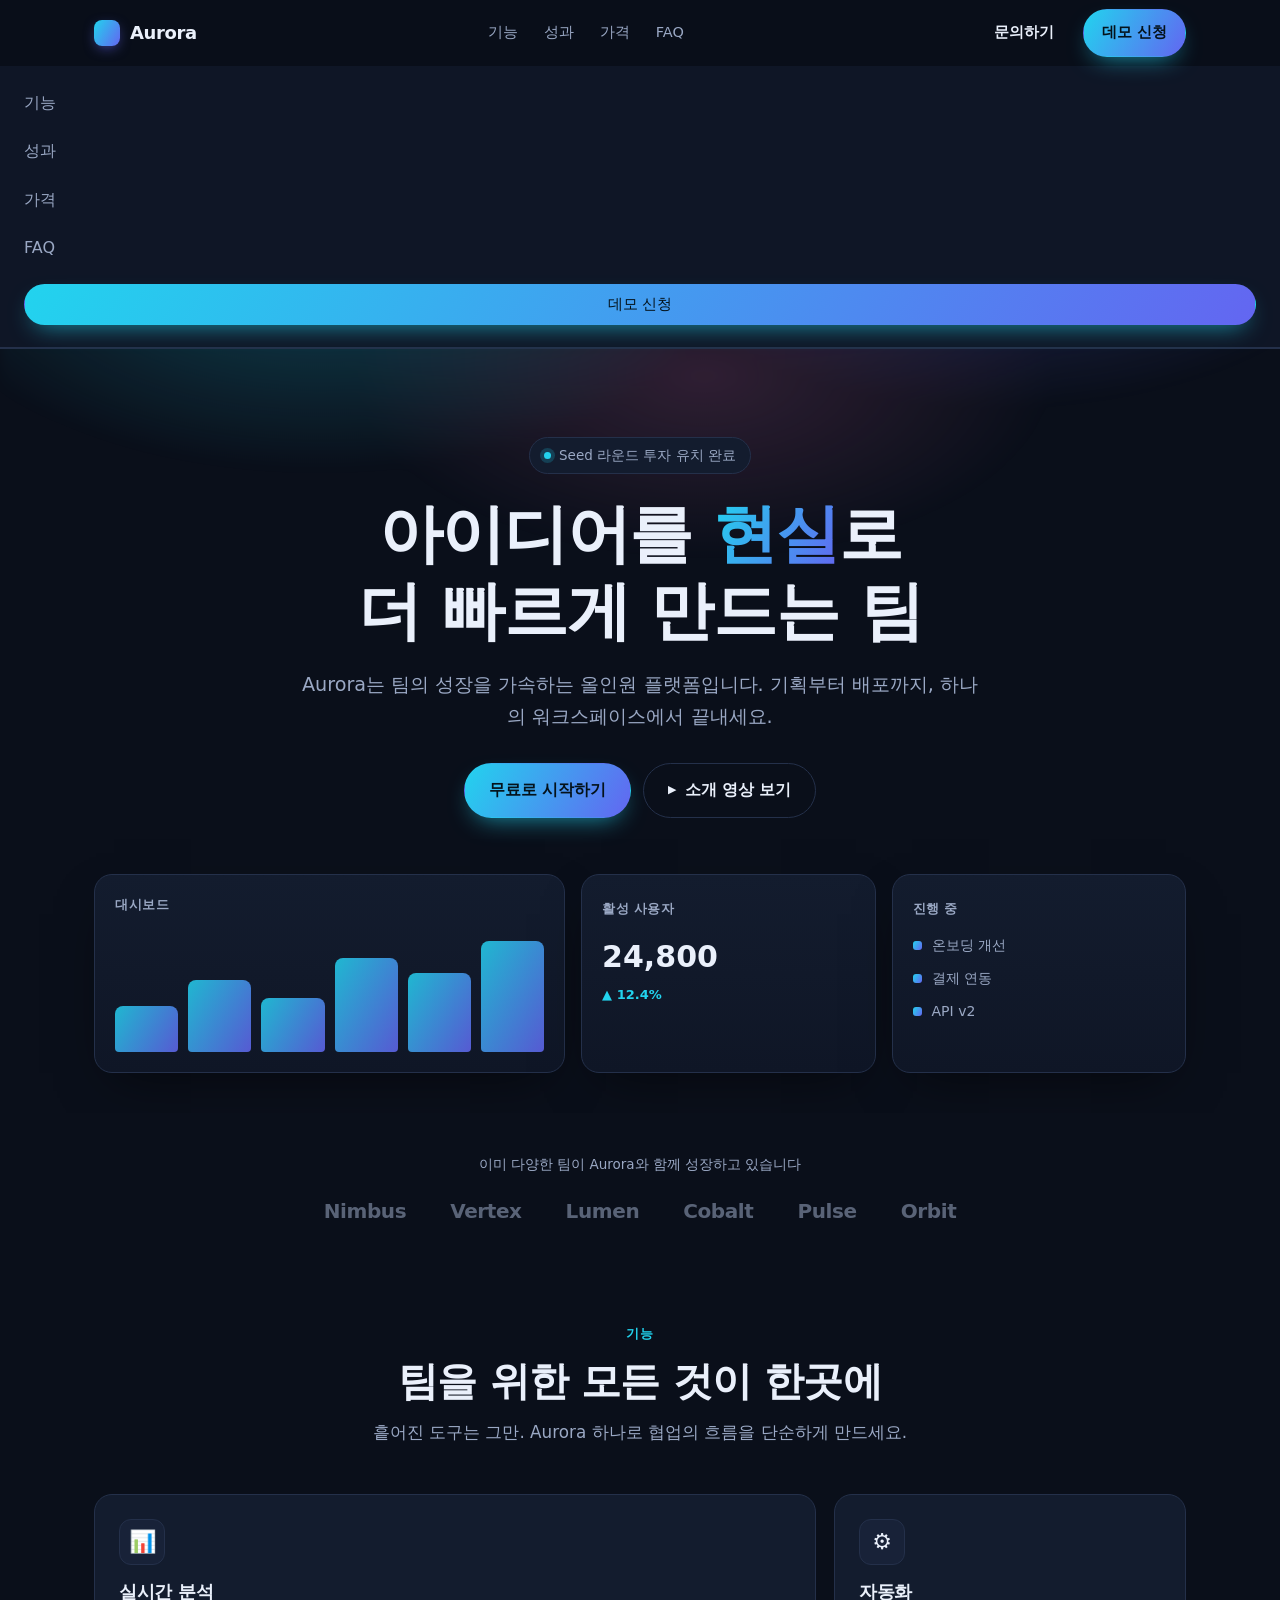
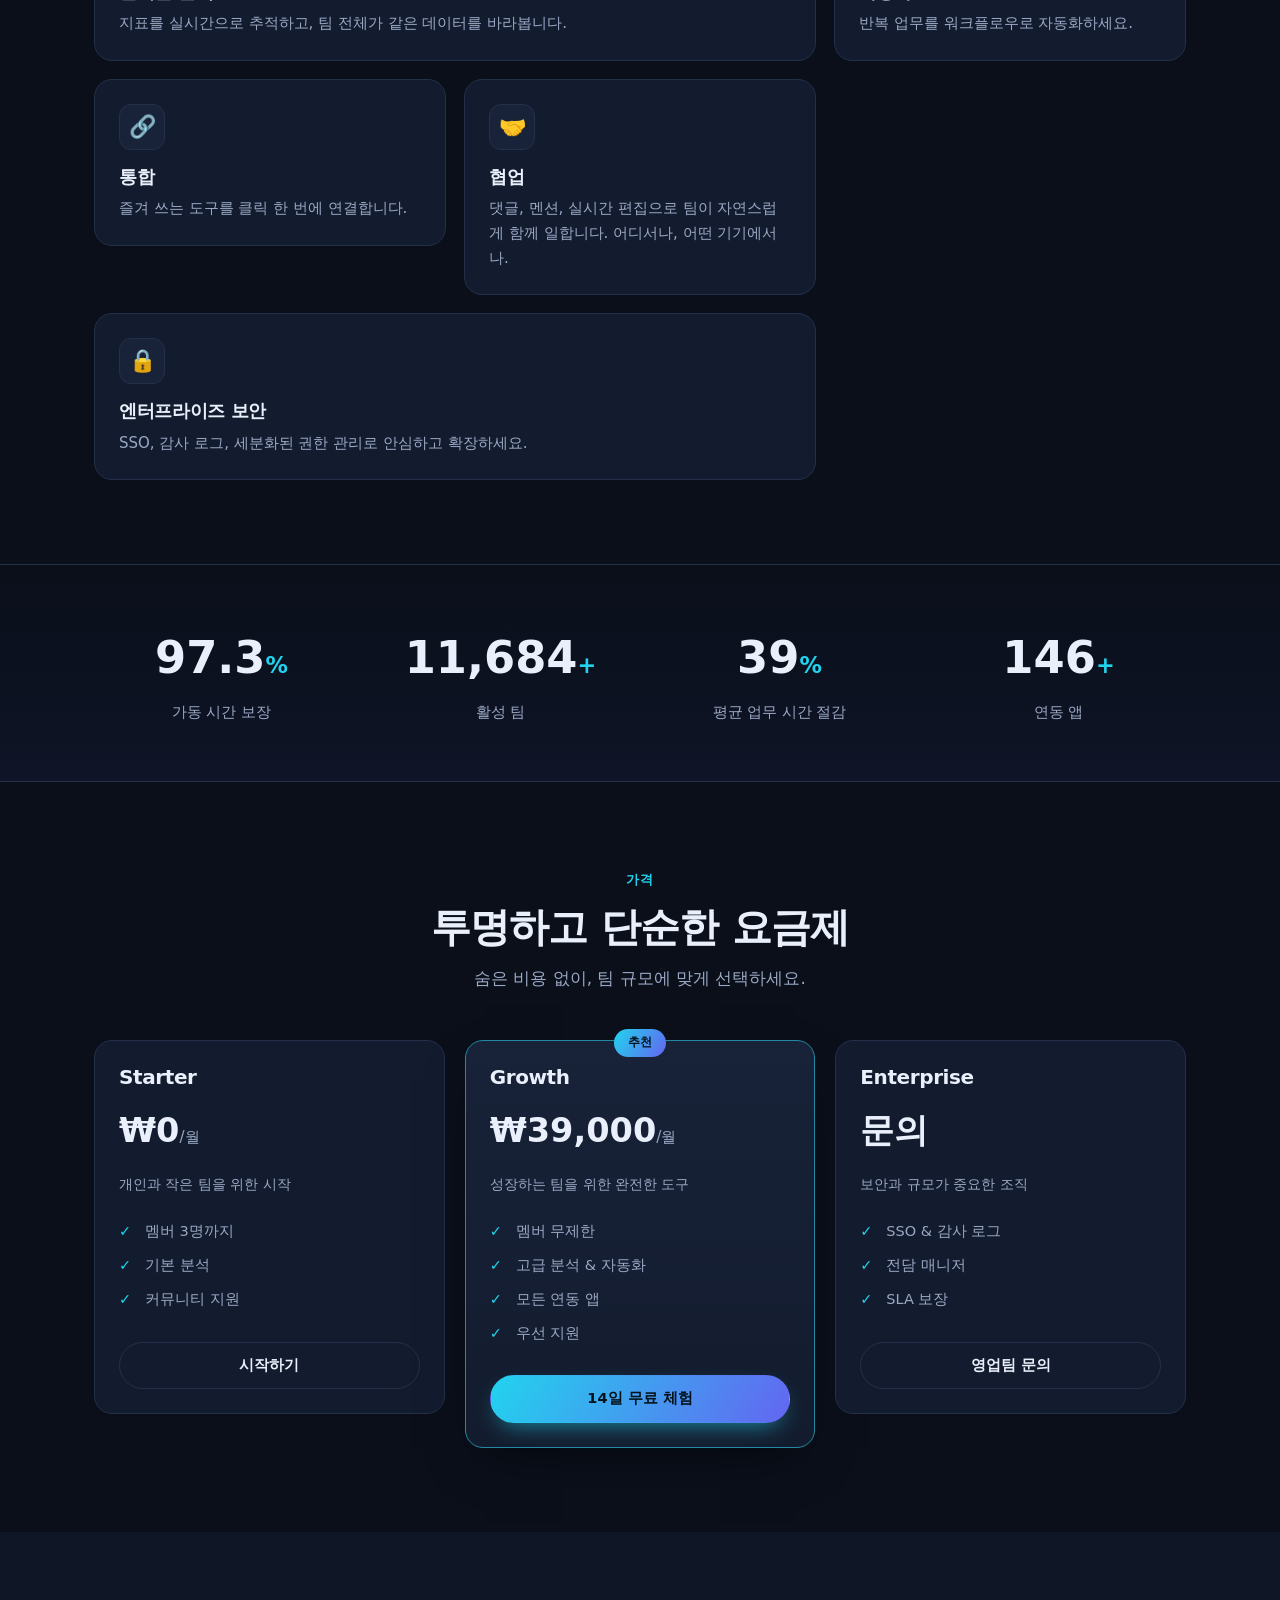
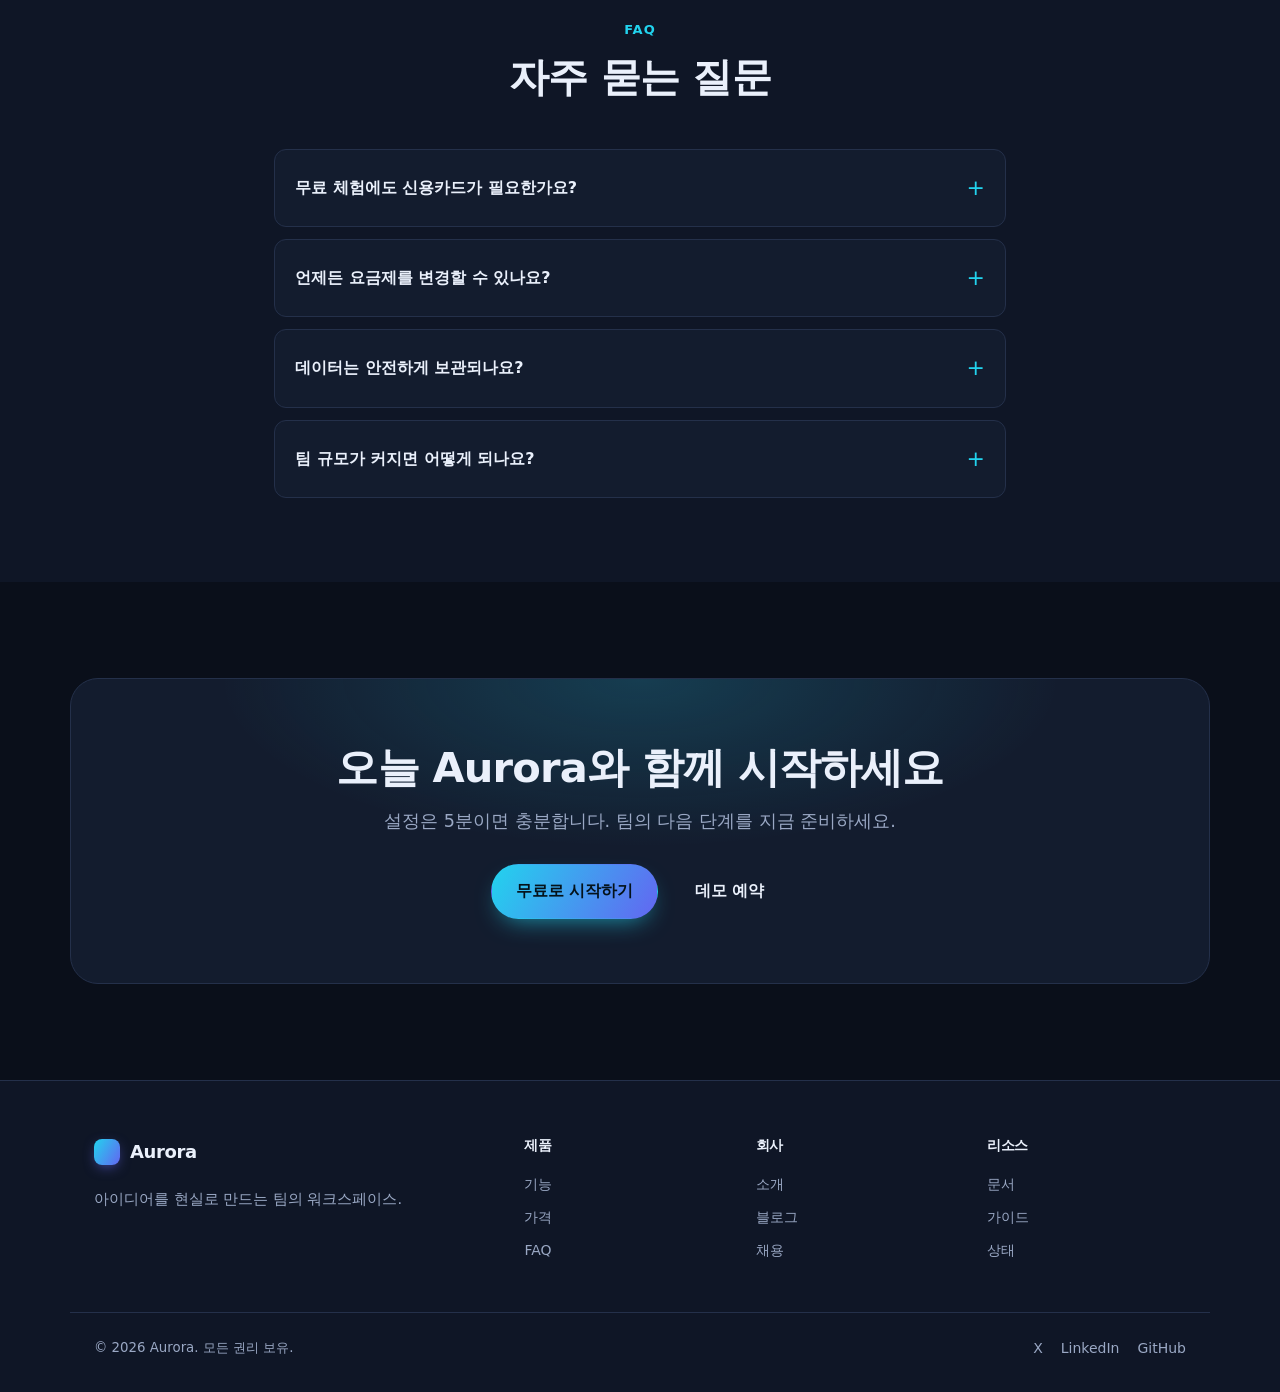
==== aurora/index.html @ 76fa5dec "Add Aurora template and organize templates into a collection - Move Nova into nova/ subfolder - Add " ====
<!DOCTYPE html>
<html lang="ko">
<head>
  <meta charset="UTF-8" />
  <meta name="viewport" content="width=device-width, initial-scale=1.0" />
  <meta name="description" content="Aurora — 스타트업/에이전시용 반응형 랜딩페이지 디자인 템플릿. 벤토 그리드, 스탯 밴드, FAQ 아코디언 포함." />
  <title>Aurora — 스타트업 랜딩페이지 템플릿</title>
  <link rel="stylesheet" href="styles.css" />
</head>
<body>
  <!-- ============ Navigation ============ -->
  <header class="nav" id="top">
    <div class="container nav__inner">
      <a href="#top" class="brand" aria-label="Aurora 홈">
        <span class="brand__mark" aria-hidden="true"></span>
        <span class="brand__name">Aurora</span>
      </a>

      <nav class="nav__links" aria-label="주요 메뉴">
        <a href="#features">기능</a>
        <a href="#stats">성과</a>
        <a href="#pricing">가격</a>
        <a href="#faq">FAQ</a>
      </nav>

      <div class="nav__actions">
        <a href="#" class="btn btn--ghost">문의하기</a>
        <a href="#pricing" class="btn btn--primary">데모 신청</a>
      </div>

      <button class="nav__toggle" id="navToggle" aria-label="메뉴 열기" aria-expanded="false">
        <span></span><span></span><span></span>
      </button>
    </div>

    <div class="nav__mobile" id="navMobile" hidden>
      <a href="#features">기능</a>
      <a href="#stats">성과</a>
      <a href="#pricing">가격</a>
      <a href="#faq">FAQ</a>
      <a href="#pricing" class="btn btn--primary">데모 신청</a>
    </div>
  </header>

  <main>
    <!-- ============ Hero ============ -->
    <section class="hero">
      <div class="hero__aurora" aria-hidden="true"></div>
      <div class="container hero__inner">
        <a href="#" class="pill">
          <span class="pill__dot"></span> Seed 라운드 투자 유치 완료
        </a>
        <h1 class="hero__title">
          아이디어를 <span class="gradient-text">현실</span>로<br />
          더 빠르게 만드는 팀
        </h1>
        <p class="hero__lead">
          Aurora는 팀의 성장을 가속하는 올인원 플랫폼입니다.
          기획부터 배포까지, 하나의 워크스페이스에서 끝내세요.
        </p>
        <div class="hero__actions">
          <a href="#pricing" class="btn btn--primary btn--lg">무료로 시작하기</a>
          <a href="#features" class="btn btn--outline btn--lg">
            <span class="play" aria-hidden="true">▶</span> 소개 영상 보기
          </a>
        </div>

        <!-- Bento preview -->
        <div class="bento" aria-hidden="true">
          <div class="bento__cell bento__cell--big">
            <span class="bento__tag">대시보드</span>
            <div class="chart">
              <span style="--h:38%"></span><span style="--h:60%"></span>
              <span style="--h:45%"></span><span style="--h:78%"></span>
              <span style="--h:66%"></span><span style="--h:92%"></span>
            </div>
          </div>
          <div class="bento__cell">
            <span class="bento__tag">활성 사용자</span>
            <strong class="bento__stat">24,800</strong>
            <small class="bento__delta">▲ 12.4%</small>
          </div>
          <div class="bento__cell">
            <span class="bento__tag">진행 중</span>
            <ul class="mini-list">
              <li><i></i> 온보딩 개선</li>
              <li><i></i> 결제 연동</li>
              <li><i></i> API v2</li>
            </ul>
          </div>
        </div>
      </div>
    </section>

    <!-- ============ Logos ============ -->
    <section class="logos">
      <div class="container">
        <p class="logos__label">이미 다양한 팀이 Aurora와 함께 성장하고 있습니다</p>
        <div class="logos__row">
          <span>Nimbus</span><span>Vertex</span><span>Lumen</span>
          <span>Cobalt</span><span>Pulse</span><span>Orbit</span>
        </div>
      </div>
    </section>

    <!-- ============ Features (Bento grid) ============ -->
    <section class="section" id="features">
      <div class="container">
        <header class="section__head">
          <span class="eyebrow">기능</span>
          <h2>팀을 위한 모든 것이 한곳에</h2>
          <p>흩어진 도구는 그만. Aurora 하나로 협업의 흐름을 단순하게 만드세요.</p>
        </header>

        <div class="bento-grid">
          <article class="card tile tile--wide">
            <div class="tile__icon">📊</div>
            <h3>실시간 분석</h3>
            <p>지표를 실시간으로 추적하고, 팀 전체가 같은 데이터를 바라봅니다.</p>
          </article>
          <article class="card tile">
            <div class="tile__icon">⚙️</div>
            <h3>자동화</h3>
            <p>반복 업무를 워크플로우로 자동화하세요.</p>
          </article>
          <article class="card tile">
            <div class="tile__icon">🔗</div>
            <h3>통합</h3>
            <p>즐겨 쓰는 도구를 클릭 한 번에 연결합니다.</p>
          </article>
          <article class="card tile tile--tall">
            <div class="tile__icon">🤝</div>
            <h3>협업</h3>
            <p>댓글, 멘션, 실시간 편집으로 팀이 자연스럽게 함께 일합니다. 어디서나, 어떤 기기에서나.</p>
          </article>
          <article class="card tile tile--wide">
            <div class="tile__icon">🔒</div>
            <h3>엔터프라이즈 보안</h3>
            <p>SSO, 감사 로그, 세분화된 권한 관리로 안심하고 확장하세요.</p>
          </article>
        </div>
      </div>
    </section>

    <!-- ============ Stats ============ -->
    <section class="stats" id="stats">
      <div class="container stats__grid">
        <div class="stat">
          <strong class="stat__num" data-count="99.9">0</strong><span class="stat__unit">%</span>
          <p>가동 시간 보장</p>
        </div>
        <div class="stat">
          <strong class="stat__num" data-count="12000">0</strong><span class="stat__unit">+</span>
          <p>활성 팀</p>
        </div>
        <div class="stat">
          <strong class="stat__num" data-count="40">0</strong><span class="stat__unit">%</span>
          <p>평균 업무 시간 절감</p>
        </div>
        <div class="stat">
          <strong class="stat__num" data-count="150">0</strong><span class="stat__unit">+</span>
          <p>연동 앱</p>
        </div>
      </div>
    </section>

    <!-- ============ Pricing ============ -->
    <section class="section" id="pricing">
      <div class="container">
        <header class="section__head">
          <span class="eyebrow">가격</span>
          <h2>투명하고 단순한 요금제</h2>
          <p>숨은 비용 없이, 팀 규모에 맞게 선택하세요.</p>
        </header>

        <div class="pricing">
          <div class="card plan">
            <h3>Starter</h3>
            <p class="plan__price">₩0<span>/월</span></p>
            <p class="plan__desc">개인과 작은 팀을 위한 시작</p>
            <ul>
              <li>멤버 3명까지</li>
              <li>기본 분석</li>
              <li>커뮤니티 지원</li>
            </ul>
            <a href="#" class="btn btn--outline btn--block">시작하기</a>
          </div>
          <div class="card plan plan--featured">
            <span class="plan__tag">추천</span>
            <h3>Growth</h3>
            <p class="plan__price">₩39,000<span>/월</span></p>
            <p class="plan__desc">성장하는 팀을 위한 완전한 도구</p>
            <ul>
              <li>멤버 무제한</li>
              <li>고급 분석 &amp; 자동화</li>
              <li>모든 연동 앱</li>
              <li>우선 지원</li>
            </ul>
            <a href="#" class="btn btn--primary btn--block">14일 무료 체험</a>
          </div>
          <div class="card plan">
            <h3>Enterprise</h3>
            <p class="plan__price">문의<span></span></p>
            <p class="plan__desc">보안과 규모가 중요한 조직</p>
            <ul>
              <li>SSO &amp; 감사 로그</li>
              <li>전담 매니저</li>
              <li>SLA 보장</li>
            </ul>
            <a href="#" class="btn btn--outline btn--block">영업팀 문의</a>
          </div>
        </div>
      </div>
    </section>

    <!-- ============ FAQ ============ -->
    <section class="section section--muted" id="faq">
      <div class="container faq">
        <header class="section__head">
          <span class="eyebrow">FAQ</span>
          <h2>자주 묻는 질문</h2>
        </header>

        <div class="faq__list">
          <details class="faq__item">
            <summary>무료 체험에도 신용카드가 필요한가요?</summary>
            <p>아니요. 신용카드 없이 14일 동안 모든 기능을 사용해 볼 수 있습니다.</p>
          </details>
          <details class="faq__item">
            <summary>언제든 요금제를 변경할 수 있나요?</summary>
            <p>네. 대시보드에서 언제든 업그레이드하거나 다운그레이드할 수 있으며, 차액은 자동 정산됩니다.</p>
          </details>
          <details class="faq__item">
            <summary>데이터는 안전하게 보관되나요?</summary>
            <p>모든 데이터는 전송 구간과 저장 시 암호화되며, 정기적인 백업과 감사 로그를 제공합니다.</p>
          </details>
          <details class="faq__item">
            <summary>팀 규모가 커지면 어떻게 되나요?</summary>
            <p>Growth 요금제는 멤버 수 제한이 없으며, 대규모 조직은 Enterprise로 SSO와 전담 지원을 받을 수 있습니다.</p>
          </details>
        </div>
      </div>
    </section>

    <!-- ============ CTA ============ -->
    <section class="cta">
      <div class="container cta__inner">
        <h2>오늘 Aurora와 함께 시작하세요</h2>
        <p>설정은 5분이면 충분합니다. 팀의 다음 단계를 지금 준비하세요.</p>
        <div class="cta__actions">
          <a href="#pricing" class="btn btn--primary btn--lg">무료로 시작하기</a>
          <a href="#" class="btn btn--ghost btn--lg">데모 예약</a>
        </div>
      </div>
    </section>
  </main>

  <!-- ============ Footer ============ -->
  <footer class="footer">
    <div class="container footer__inner">
      <div class="footer__brand">
        <a href="#top" class="brand">
          <span class="brand__mark" aria-hidden="true"></span>
          <span class="brand__name">Aurora</span>
        </a>
        <p>아이디어를 현실로 만드는 팀의 워크스페이스.</p>
      </div>
      <nav class="footer__col">
        <h4>제품</h4>
        <a href="#features">기능</a>
        <a href="#pricing">가격</a>
        <a href="#faq">FAQ</a>
      </nav>
      <nav class="footer__col">
        <h4>회사</h4>
        <a href="#">소개</a>
        <a href="#">블로그</a>
        <a href="#">채용</a>
      </nav>
      <nav class="footer__col">
        <h4>리소스</h4>
        <a href="#">문서</a>
        <a href="#">가이드</a>
        <a href="#">상태</a>
      </nav>
    </div>
    <div class="container footer__bottom">
      <small>© 2026 Aurora. 모든 권리 보유.</small>
      <div class="footer__social">
        <a href="#" aria-label="X">X</a>
        <a href="#" aria-label="LinkedIn">LinkedIn</a>
        <a href="#" aria-label="GitHub">GitHub</a>
      </div>
    </div>
  </footer>

  <script src="script.js"></script>
</body>
</html>
---- aurora/styles.css ----
/* =========================================================
   Aurora — 스타트업 랜딩페이지 템플릿
   디자인 토큰은 :root 에서 한 번에 관리합니다.
   ========================================================= */

:root {
  /* 색상 */
  --bg:        #0a0f1a;
  --bg-soft:   #0f1626;
  --surface:   #131c2e;
  --surface-2: #182238;
  --border:    #24304a;
  --text:      #eaf0fb;
  --muted:     #9aa8c4;

  --brand:     #22d3ee;   /* 시안 */
  --brand-2:   #6366f1;   /* 인디고 */
  --accent:    #f472b6;   /* 핑크 포인트 */

  /* 형태 */
  --radius:    18px;
  --radius-sm: 12px;
  --container: 1140px;
  --shadow:    0 20px 50px -20px rgba(0, 0, 0, .6);
  --ring:      0 0 0 1px var(--border);

  /* 그라디언트 */
  --grad: linear-gradient(120deg, var(--brand), var(--brand-2));
}

/* ---------- 기본 리셋 ---------- */
* { box-sizing: border-box; }
html { scroll-behavior: smooth; }

body {
  margin: 0;
  font-family: "Pretendard", system-ui, -apple-system, "Segoe UI", Roboto,
    "Helvetica Neue", "Apple SD Gothic Neo", "Malgun Gothic", sans-serif;
  color: var(--text);
  background: var(--bg);
  line-height: 1.65;
  -webkit-font-smoothing: antialiased;
}

h1, h2, h3, h4 { line-height: 1.2; margin: 0; letter-spacing: -.02em; }
p { margin: 0; }
a { color: inherit; text-decoration: none; }
img { max-width: 100%; display: block; }
ul { margin: 0; padding: 0; list-style: none; }

.container {
  width: 100%;
  max-width: var(--container);
  margin-inline: auto;
  padding-inline: 24px;
}

.gradient-text {
  background: var(--grad);
  -webkit-background-clip: text;
  background-clip: text;
  color: transparent;
}

/* ---------- 버튼 ---------- */
.btn {
  --btn-pad: 11px 18px;
  display: inline-flex;
  align-items: center;
  gap: 8px;
  padding: var(--btn-pad);
  border-radius: 999px;
  font-weight: 600;
  font-size: 14.5px;
  border: 1px solid transparent;
  cursor: pointer;
  transition: transform .15s ease, box-shadow .2s ease, background .2s ease, border-color .2s ease;
  white-space: nowrap;
}
.btn:hover { transform: translateY(-1px); }
.btn:active { transform: translateY(0); }

.btn--primary {
  background: var(--grad);
  color: #04121a;
  box-shadow: 0 10px 24px -10px rgba(34, 211, 238, .7);
}
.btn--primary:hover { box-shadow: 0 14px 30px -10px rgba(34, 211, 238, .85); }

.btn--ghost { color: var(--text); background: transparent; }
.btn--ghost:hover { background: var(--surface-2); }

.btn--outline {
  color: var(--text);
  background: transparent;
  border-color: var(--border);
}
.btn--outline:hover { border-color: var(--brand); background: var(--surface); }

.btn--lg { --btn-pad: 14px 24px; font-size: 15.5px; }
.btn--block { width: 100%; justify-content: center; }
.play { font-size: 11px; }

/* ---------- 브랜드 ---------- */
.brand { display: inline-flex; align-items: center; gap: 10px; font-weight: 700; }
.brand__mark {
  width: 26px; height: 26px; border-radius: 8px;
  background: var(--grad);
  box-shadow: 0 4px 14px -4px rgba(99, 102, 241, .8);
}
.brand__name { font-size: 18px; letter-spacing: -.02em; }

/* ---------- 내비게이션 ---------- */
.nav {
  position: sticky;
  top: 0;
  z-index: 50;
  background: color-mix(in srgb, var(--bg) 78%, transparent);
  backdrop-filter: blur(14px);
  border-bottom: 1px solid var(--border);
}
.nav__inner {
  display: flex;
  align-items: center;
  gap: 24px;
  height: 66px;
}
.nav__links { display: flex; gap: 26px; margin-inline: auto; }
.nav__links a { color: var(--muted); font-size: 14.5px; font-weight: 500; transition: color .15s; }
.nav__links a:hover { color: var(--text); }
.nav__actions { display: flex; align-items: center; gap: 10px; }

.nav__toggle {
  display: none;
  flex-direction: column;
  gap: 5px;
  width: 42px; height: 42px;
  align-items: center; justify-content: center;
  background: var(--surface);
  border: 1px solid var(--border);
  border-radius: 10px;
  cursor: pointer;
}
.nav__toggle span { width: 18px; height: 2px; background: var(--text); border-radius: 2px; }

.nav__mobile {
  display: flex;
  flex-direction: column;
  gap: 6px;
  padding: 16px 24px 22px;
  border-bottom: 1px solid var(--border);
  background: var(--bg-soft);
}
.nav__mobile a { color: var(--muted); padding: 8px 0; font-weight: 500; }
.nav__mobile a.btn { color: #04121a; justify-content: center; margin-top: 8px; }

/* ---------- 히어로 ---------- */
.hero { position: relative; overflow: hidden; padding: 88px 0 40px; }
.hero__aurora {
  position: absolute;
  inset: -30% 0 auto 0;
  height: 640px;
  background:
    radial-gradient(600px 320px at 25% 20%, rgba(34, 211, 238, .28), transparent 70%),
    radial-gradient(560px 300px at 78% 12%, rgba(99, 102, 241, .30), transparent 70%),
    radial-gradient(500px 260px at 55% 40%, rgba(244, 114, 182, .16), transparent 70%);
  filter: blur(6px);
  pointer-events: none;
}
.hero__inner { position: relative; text-align: center; }

.pill {
  display: inline-flex;
  align-items: center;
  gap: 8px;
  padding: 6px 14px;
  border-radius: 999px;
  background: var(--surface);
  border: 1px solid var(--border);
  color: var(--muted);
  font-size: 13.5px;
  font-weight: 500;
}
.pill__dot {
  width: 7px; height: 7px; border-radius: 50%;
  background: var(--brand);
  box-shadow: 0 0 0 4px rgba(34, 211, 238, .2);
}

.hero__title { font-size: clamp(2.3rem, 6vw, 4rem); font-weight: 800; margin: 22px auto 0; max-width: 15ch; }
.hero__lead { color: var(--muted); font-size: clamp(1rem, 2.2vw, 1.2rem); max-width: 56ch; margin: 20px auto 0; }
.hero__actions { display: flex; gap: 12px; justify-content: center; flex-wrap: wrap; margin-top: 30px; }

/* ---------- 벤토 미리보기 ---------- */
.bento {
  display: grid;
  grid-template-columns: 1.6fr 1fr 1fr;
  gap: 16px;
  margin-top: 56px;
  text-align: left;
}
.bento__cell {
  background: linear-gradient(180deg, var(--surface), var(--bg-soft));
  border: 1px solid var(--border);
  border-radius: var(--radius);
  padding: 20px;
  box-shadow: var(--shadow);
}
.bento__cell--big { grid-row: span 1; display: flex; flex-direction: column; gap: 16px; }
.bento__tag { font-size: 12.5px; color: var(--muted); font-weight: 600; text-transform: uppercase; letter-spacing: .04em; }
.bento__stat { display: block; font-size: 30px; font-weight: 800; margin-top: 10px; }
.bento__delta { color: var(--brand); font-weight: 600; font-size: 13px; }

.chart { display: flex; align-items: flex-end; gap: 10px; height: 120px; }
.chart span {
  flex: 1;
  height: var(--h);
  background: var(--grad);
  border-radius: 8px 8px 4px 4px;
  opacity: .85;
}

.mini-list { display: flex; flex-direction: column; gap: 10px; margin-top: 12px; }
.mini-list li { display: flex; align-items: center; gap: 10px; color: var(--muted); font-size: 14px; }
.mini-list i { width: 9px; height: 9px; border-radius: 3px; background: var(--grad); flex: none; }

/* ---------- 로고 스트립 ---------- */
.logos { padding: 40px 0 8px; }
.logos__label { text-align: center; color: var(--muted); font-size: 13.5px; }
.logos__row {
  display: flex;
  flex-wrap: wrap;
  justify-content: center;
  gap: 18px 44px;
  margin-top: 20px;
}
.logos__row span { color: var(--muted); font-weight: 700; font-size: 20px; opacity: .55; letter-spacing: -.02em; }

/* ---------- 섹션 공통 ---------- */
.section { padding: 84px 0; }
.section--muted { background: var(--bg-soft); }
.section__head { text-align: center; max-width: 56ch; margin: 0 auto 48px; }
.eyebrow {
  display: inline-block;
  color: var(--brand);
  font-weight: 700;
  font-size: 13px;
  letter-spacing: .08em;
  text-transform: uppercase;
  margin-bottom: 12px;
}
.section__head h2 { font-size: clamp(1.7rem, 3.6vw, 2.5rem); font-weight: 800; }
.section__head p { color: var(--muted); margin-top: 14px; font-size: 1.05rem; }

/* ---------- 카드 ---------- */
.card {
  background: var(--surface);
  border: 1px solid var(--border);
  border-radius: var(--radius);
  padding: 24px;
  transition: transform .2s ease, border-color .2s ease, box-shadow .2s ease;
}
.card:hover { transform: translateY(-3px); border-color: color-mix(in srgb, var(--brand) 45%, var(--border)); box-shadow: var(--shadow); }

/* ---------- 벤토 그리드 (기능) ---------- */
.bento-grid {
  display: grid;
  grid-template-columns: repeat(3, 1fr);
  gap: 18px;
}
.tile__icon {
  width: 46px; height: 46px;
  display: grid; place-items: center;
  font-size: 22px;
  border-radius: 12px;
  background: var(--surface-2);
  border: 1px solid var(--border);
  margin-bottom: 16px;
}
.tile h3 { font-size: 1.15rem; }
.tile p { color: var(--muted); margin-top: 8px; font-size: 15px; }
.tile--wide { grid-column: span 2; }
.tile--tall { grid-row: span 2; }

/* ---------- 스탯 밴드 ---------- */
.stats {
  padding: 56px 0;
  background:
    linear-gradient(180deg, transparent, rgba(99, 102, 241, .06)),
    var(--bg);
  border-block: 1px solid var(--border);
}
.stats__grid { display: grid; grid-template-columns: repeat(4, 1fr); gap: 24px; text-align: center; }
.stat__num { font-size: clamp(2rem, 5vw, 2.8rem); font-weight: 800; }
.stat__unit { font-size: 1.4rem; font-weight: 800; color: var(--brand); }
.stat p { color: var(--muted); margin-top: 6px; font-size: 14.5px; }

/* ---------- 가격 ---------- */
.pricing { display: grid; grid-template-columns: repeat(3, 1fr); gap: 20px; align-items: start; }
.plan { display: flex; flex-direction: column; gap: 8px; position: relative; }
.plan h3 { font-size: 1.25rem; }
.plan__price { font-size: 2.1rem; font-weight: 800; margin: 6px 0; }
.plan__price span { font-size: .95rem; font-weight: 500; color: var(--muted); }
.plan__desc { color: var(--muted); font-size: 14px; }
.plan ul { display: flex; flex-direction: column; gap: 10px; margin: 16px 0 22px; }
.plan li { position: relative; padding-left: 26px; color: var(--muted); font-size: 14.5px; }
.plan li::before {
  content: "✓";
  position: absolute; left: 0; top: 0;
  color: var(--brand);
  font-weight: 800;
}
.plan a { margin-top: auto; }

.plan--featured {
  border-color: color-mix(in srgb, var(--brand) 55%, var(--border));
  background: linear-gradient(180deg, var(--surface-2), var(--surface));
  box-shadow: var(--shadow);
}
.plan__tag {
  position: absolute;
  top: -12px; left: 50%; transform: translateX(-50%);
  background: var(--grad);
  color: #04121a;
  font-size: 12px;
  font-weight: 700;
  padding: 4px 14px;
  border-radius: 999px;
}

/* ---------- FAQ ---------- */
.faq { max-width: 780px; }
.faq__list { display: flex; flex-direction: column; gap: 12px; }
.faq__item {
  background: var(--surface);
  border: 1px solid var(--border);
  border-radius: var(--radius-sm);
  padding: 4px 20px;
}
.faq__item summary {
  cursor: pointer;
  list-style: none;
  padding: 16px 0;
  font-weight: 600;
  display: flex;
  align-items: center;
  justify-content: space-between;
  gap: 16px;
}
.faq__item summary::-webkit-details-marker { display: none; }
.faq__item summary::after {
  content: "+";
  color: var(--brand);
  font-size: 22px;
  font-weight: 400;
  transition: transform .2s ease;
}
.faq__item[open] summary::after { transform: rotate(45deg); }
.faq__item p { color: var(--muted); padding: 0 0 18px; font-size: 15px; }

/* ---------- CTA ---------- */
.cta { padding: 96px 0; }
.cta__inner {
  text-align: center;
  background:
    radial-gradient(600px 240px at 50% 0%, rgba(34, 211, 238, .18), transparent 70%),
    var(--surface);
  border: 1px solid var(--border);
  border-radius: 28px;
  padding: 64px 28px;
}
.cta__inner h2 { font-size: clamp(1.7rem, 4vw, 2.6rem); font-weight: 800; }
.cta__inner p { color: var(--muted); margin-top: 14px; font-size: 1.1rem; }
.cta__actions { display: flex; gap: 12px; justify-content: center; flex-wrap: wrap; margin-top: 28px; }

/* ---------- 푸터 ---------- */
.footer { border-top: 1px solid var(--border); background: var(--bg-soft); padding: 56px 0 32px; }
.footer__inner {
  display: grid;
  grid-template-columns: 2fr 1fr 1fr 1fr;
  gap: 32px;
}
.footer__brand p { color: var(--muted); margin-top: 14px; font-size: 14.5px; max-width: 34ch; }
.footer__col h4 { font-size: 14px; margin-bottom: 14px; }
.footer__col a { display: block; color: var(--muted); font-size: 14px; padding: 5px 0; transition: color .15s; }
.footer__col a:hover { color: var(--text); }
.footer__bottom {
  display: flex;
  align-items: center;
  justify-content: space-between;
  gap: 16px;
  margin-top: 44px;
  padding-top: 24px;
  border-top: 1px solid var(--border);
  color: var(--muted);
}
.footer__social { display: flex; gap: 18px; }
.footer__social a { color: var(--muted); font-size: 14px; transition: color .15s; }
.footer__social a:hover { color: var(--text); }

/* ---------- 스크롤 진입 애니메이션 ---------- */
.reveal { opacity: 0; transform: translateY(20px); transition: opacity .6s ease, transform .6s ease; }
.reveal.is-visible { opacity: 1; transform: none; }

/* =========================================================
   반응형
   ========================================================= */
@media (max-width: 960px) {
  .bento { grid-template-columns: 1fr 1fr; }
  .bento__cell--big { grid-column: span 2; }
  .footer__inner { grid-template-columns: 1fr 1fr; }
}

@media (max-width: 760px) {
  .nav__links, .nav__actions { display: none; }
  .nav__toggle { display: flex; }

  .bento-grid { grid-template-columns: 1fr 1fr; }
  .tile--wide, .tile--tall { grid-column: auto; grid-row: auto; }

  .stats__grid { grid-template-columns: 1fr 1fr; gap: 32px; }
  .pricing { grid-template-columns: 1fr; }
  .plan--featured { order: -1; }
}

@media (max-width: 460px) {
  .container { padding-inline: 18px; }
  .hero { padding-top: 60px; }
  .bento, .bento-grid { grid-template-columns: 1fr; }
  .bento__cell--big { grid-column: auto; }
  .footer__inner { grid-template-columns: 1fr; }
  .footer__bottom { flex-direction: column; align-items: flex-start; }
}

/* ---------- 접근성: 모션 최소화 ---------- */
@media (prefers-reduced-motion: reduce) {
  * { animation: none !important; scroll-behavior: auto !important; }
  .reveal { opacity: 1; transform: none; transition: none; }
  .btn:hover, .card:hover { transform: none; }
}
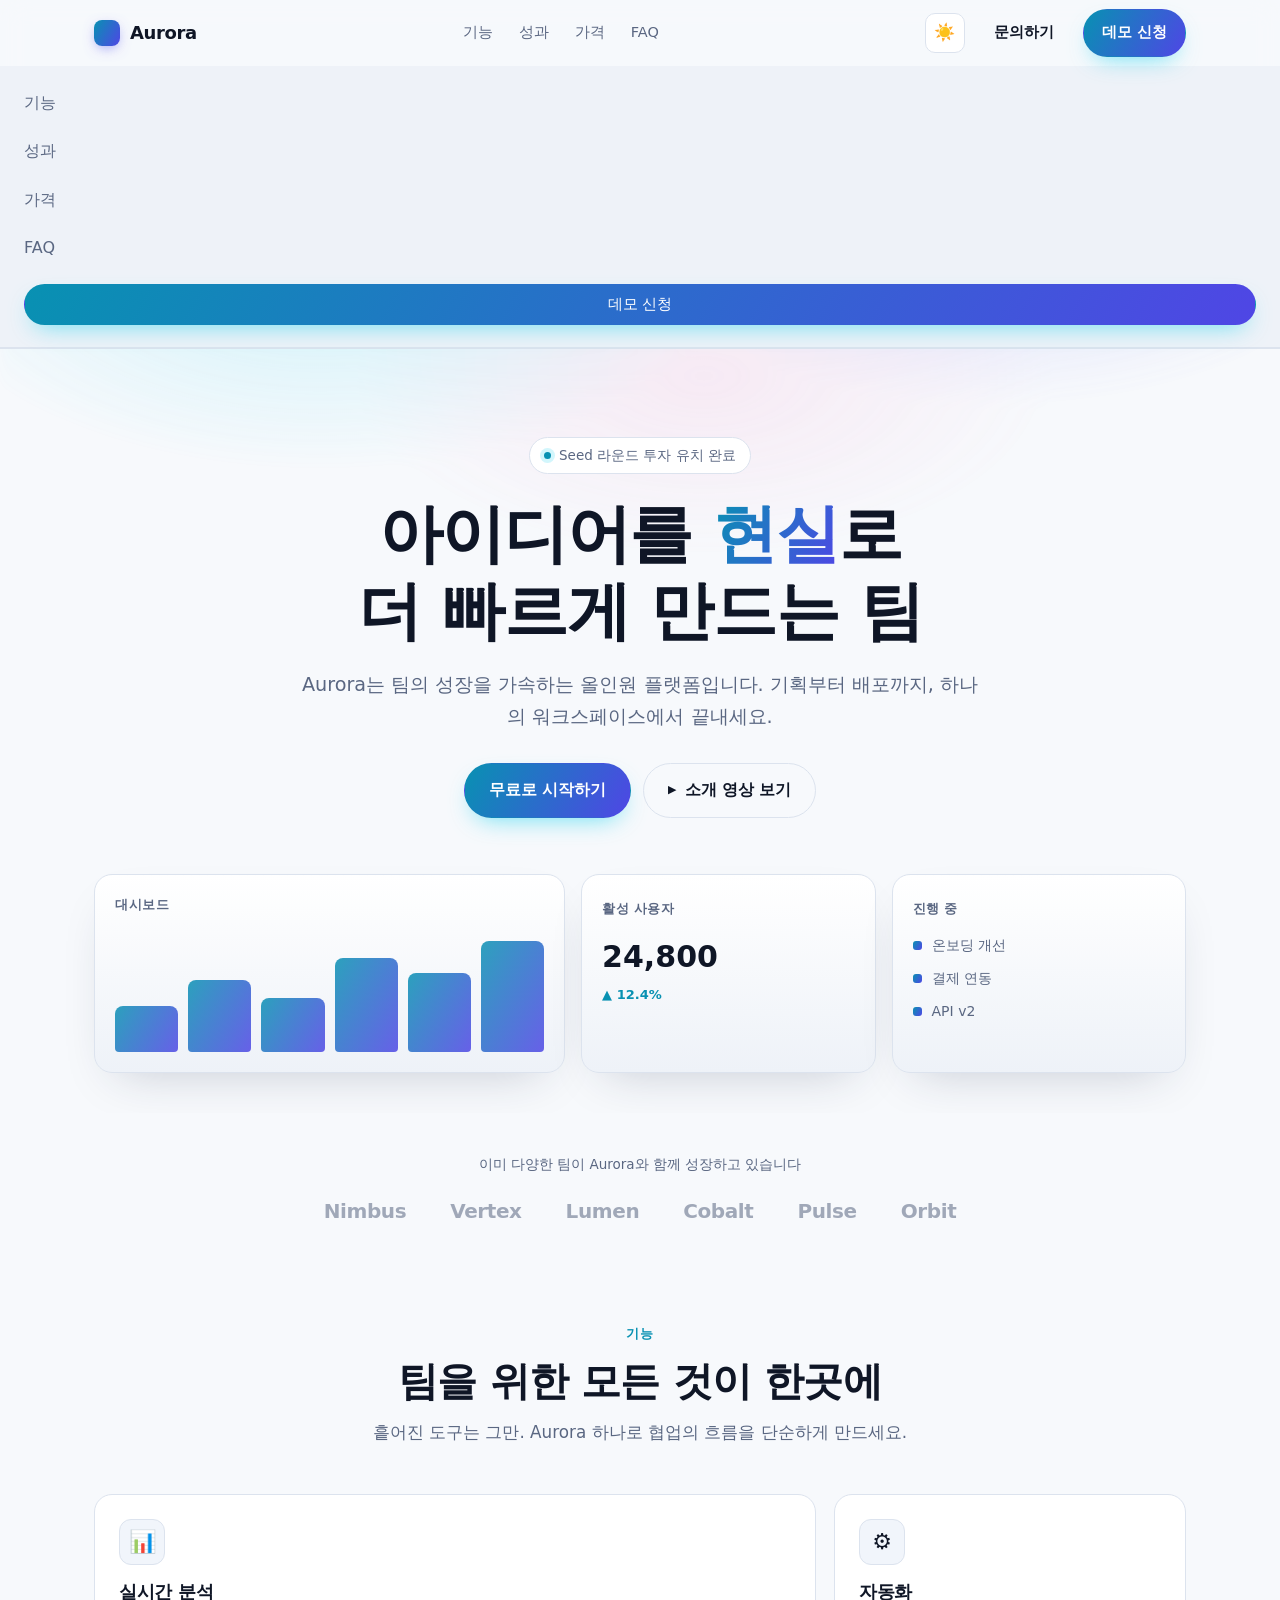
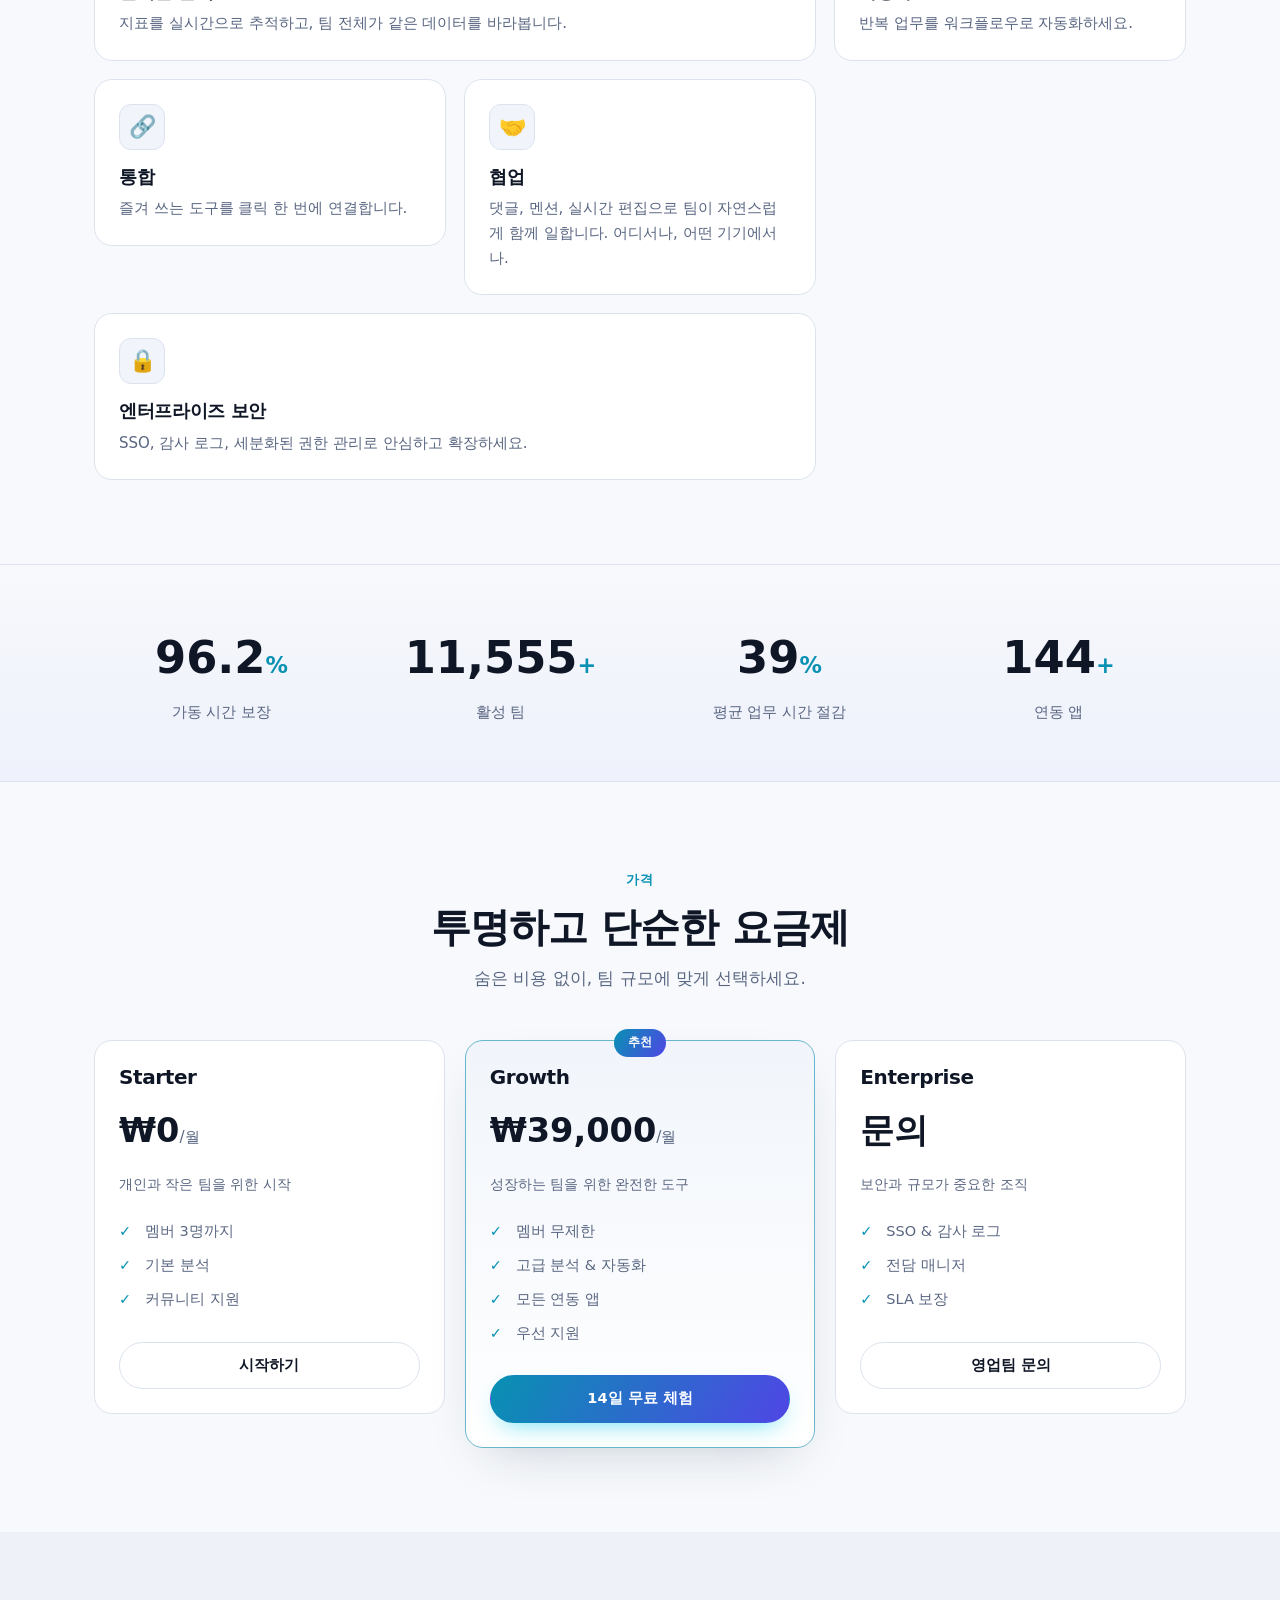
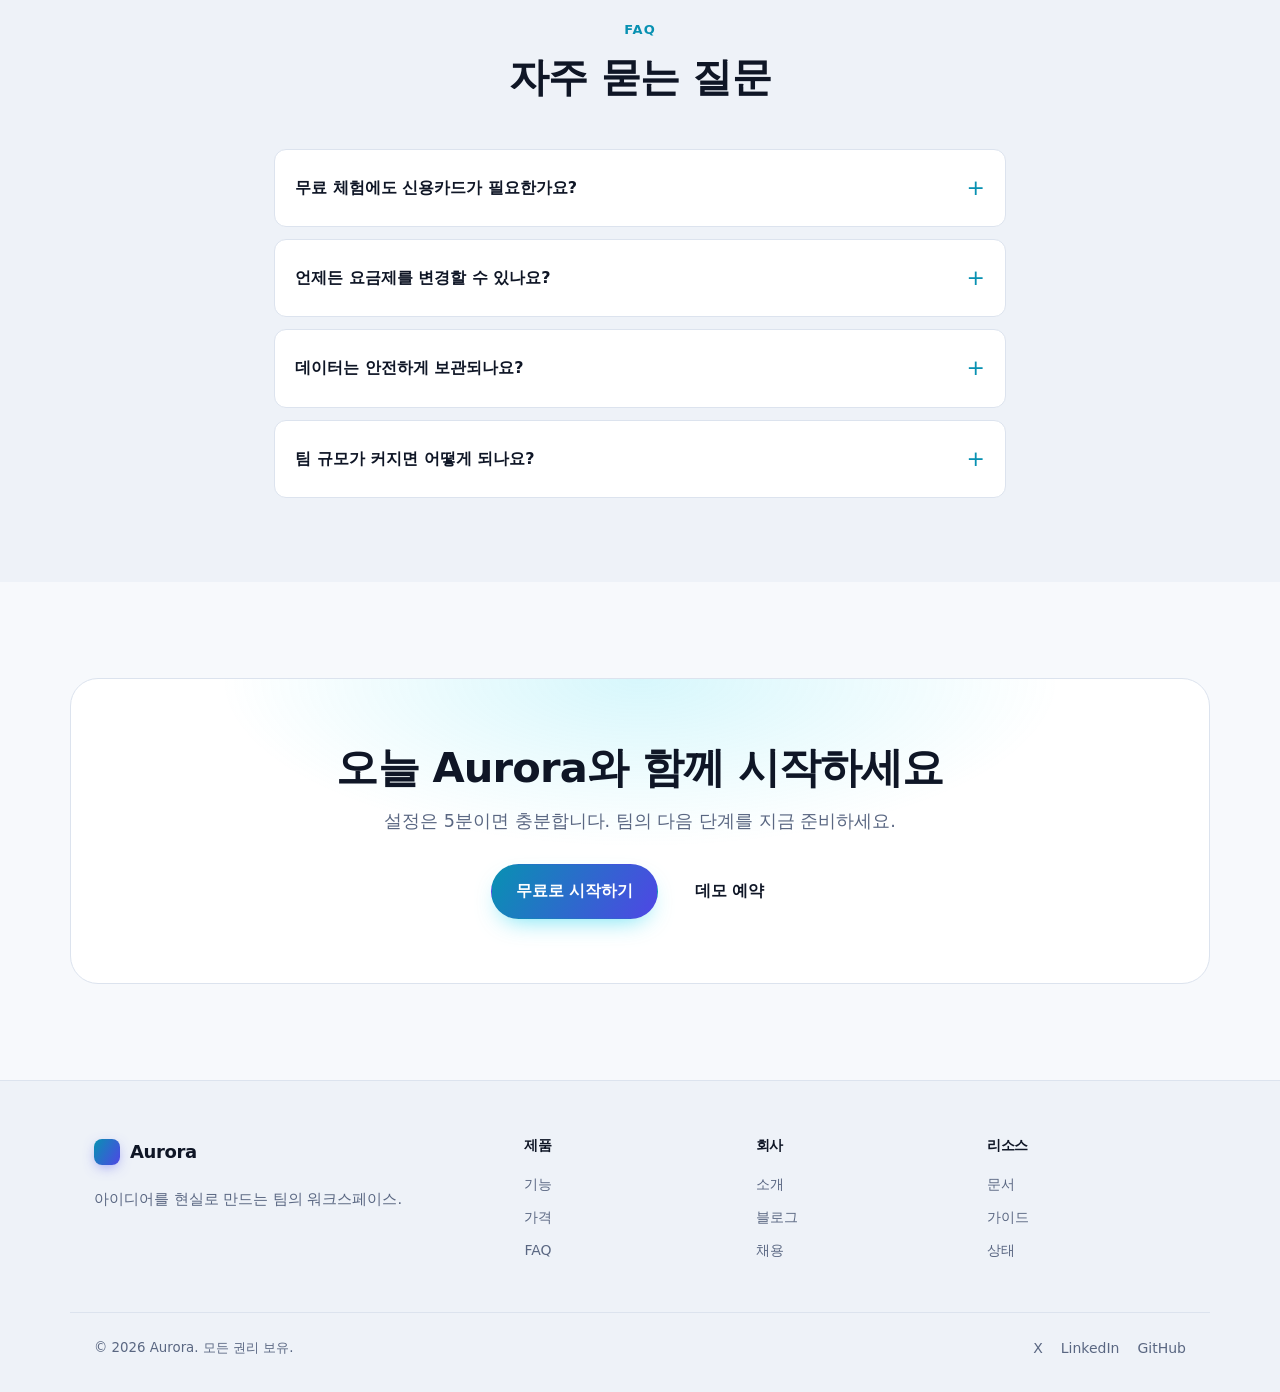
==== commit 28370fed: "Add Aurora light/dark theme toggle and CI workflow - Aurora: theme toggle (dark <-> light) with loca" ====
--- a/aurora/index.html
+++ b/aurora/index.html
@@ -6,6 +6,17 @@
   <meta name="description" content="Aurora — 스타트업/에이전시용 반응형 랜딩페이지 디자인 템플릿. 벤토 그리드, 스탯 밴드, FAQ 아코디언 포함." />
   <title>Aurora — 스타트업 랜딩페이지 템플릿</title>
   <link rel="stylesheet" href="styles.css" />
+  <script>
+    // 저장된 테마를 즉시 적용해 깜빡임(FOUC) 방지
+    (function () {
+      try {
+        var saved = localStorage.getItem("aurora-theme");
+        var theme = saved ||
+          (window.matchMedia("(prefers-color-scheme: light)").matches ? "light" : "dark");
+        document.documentElement.setAttribute("data-theme", theme);
+      } catch (e) {}
+    })();
+  </script>
 </head>
 <body>
   <!-- ============ Navigation ============ -->
@@ -24,6 +35,11 @@
       </nav>
 
       <div class="nav__actions">
+        <button class="theme-toggle" id="themeToggle" type="button"
+                aria-label="테마 전환" title="라이트/다크 테마 전환">
+          <span class="icon-moon" aria-hidden="true">🌙</span>
+          <span class="icon-sun" aria-hidden="true">☀️</span>
+        </button>
         <a href="#" class="btn btn--ghost">문의하기</a>
         <a href="#pricing" class="btn btn--primary">데모 신청</a>
       </div>
--- a/aurora/styles.css
+++ b/aurora/styles.css
@@ -26,6 +26,27 @@
 
   /* 그라디언트 */
   --grad: linear-gradient(120deg, var(--brand), var(--brand-2));
+
+  color-scheme: dark;
+}
+
+/* ---------- 라이트 테마 변형 ---------- */
+:root[data-theme="light"] {
+  --bg:        #f7f9fc;
+  --bg-soft:   #eef2f8;
+  --surface:   #ffffff;
+  --surface-2: #f1f5fb;
+  --border:    #dce3ee;
+  --text:      #0f1626;
+  --muted:     #5a6782;
+
+  --brand:     #0891b2;   /* 시안(라이트에서 대비 확보) */
+  --brand-2:   #4f46e5;   /* 인디고 */
+  --accent:    #db2777;   /* 핑크 포인트 */
+
+  --shadow:    0 20px 50px -24px rgba(31, 45, 70, .25);
+
+  color-scheme: light;
 }
 
 /* ---------- 기본 리셋 ---------- */
@@ -130,6 +151,26 @@
 .nav__links a:hover { color: var(--text); }
 .nav__actions { display: flex; align-items: center; gap: 10px; }
 
+.theme-toggle {
+  width: 40px; height: 40px;
+  display: inline-grid;
+  place-items: center;
+  background: var(--surface);
+  border: 1px solid var(--border);
+  border-radius: 10px;
+  color: var(--text);
+  cursor: pointer;
+  font-size: 17px;
+  line-height: 1;
+  transition: background .2s ease, border-color .2s ease, transform .15s ease;
+}
+.theme-toggle:hover { background: var(--surface-2); border-color: var(--brand); transform: translateY(-1px); }
+/* 아이콘: 다크일 때 달, 라이트일 때 해 표시 */
+.theme-toggle .icon-sun { display: none; }
+.theme-toggle .icon-moon { display: inline; }
+:root[data-theme="light"] .theme-toggle .icon-sun { display: inline; }
+:root[data-theme="light"] .theme-toggle .icon-moon { display: none; }
+
 .nav__toggle {
   display: none;
   flex-direction: column;
@@ -398,6 +439,12 @@
 .footer__social a { color: var(--muted); font-size: 14px; transition: color .15s; }
 .footer__social a:hover { color: var(--text); }
 
+/* ---------- 라이트 테마: 그라디언트 위 텍스트 대비 보정 ---------- */
+:root[data-theme="light"] .btn--primary,
+:root[data-theme="light"] .plan__tag,
+:root[data-theme="light"] .nav__mobile a.btn { color: #ffffff; }
+:root[data-theme="light"] .hero__aurora { opacity: .7; }
+
 /* ---------- 스크롤 진입 애니메이션 ---------- */
 .reveal { opacity: 0; transform: translateY(20px); transition: opacity .6s ease, transform .6s ease; }
 .reveal.is-visible { opacity: 1; transform: none; }
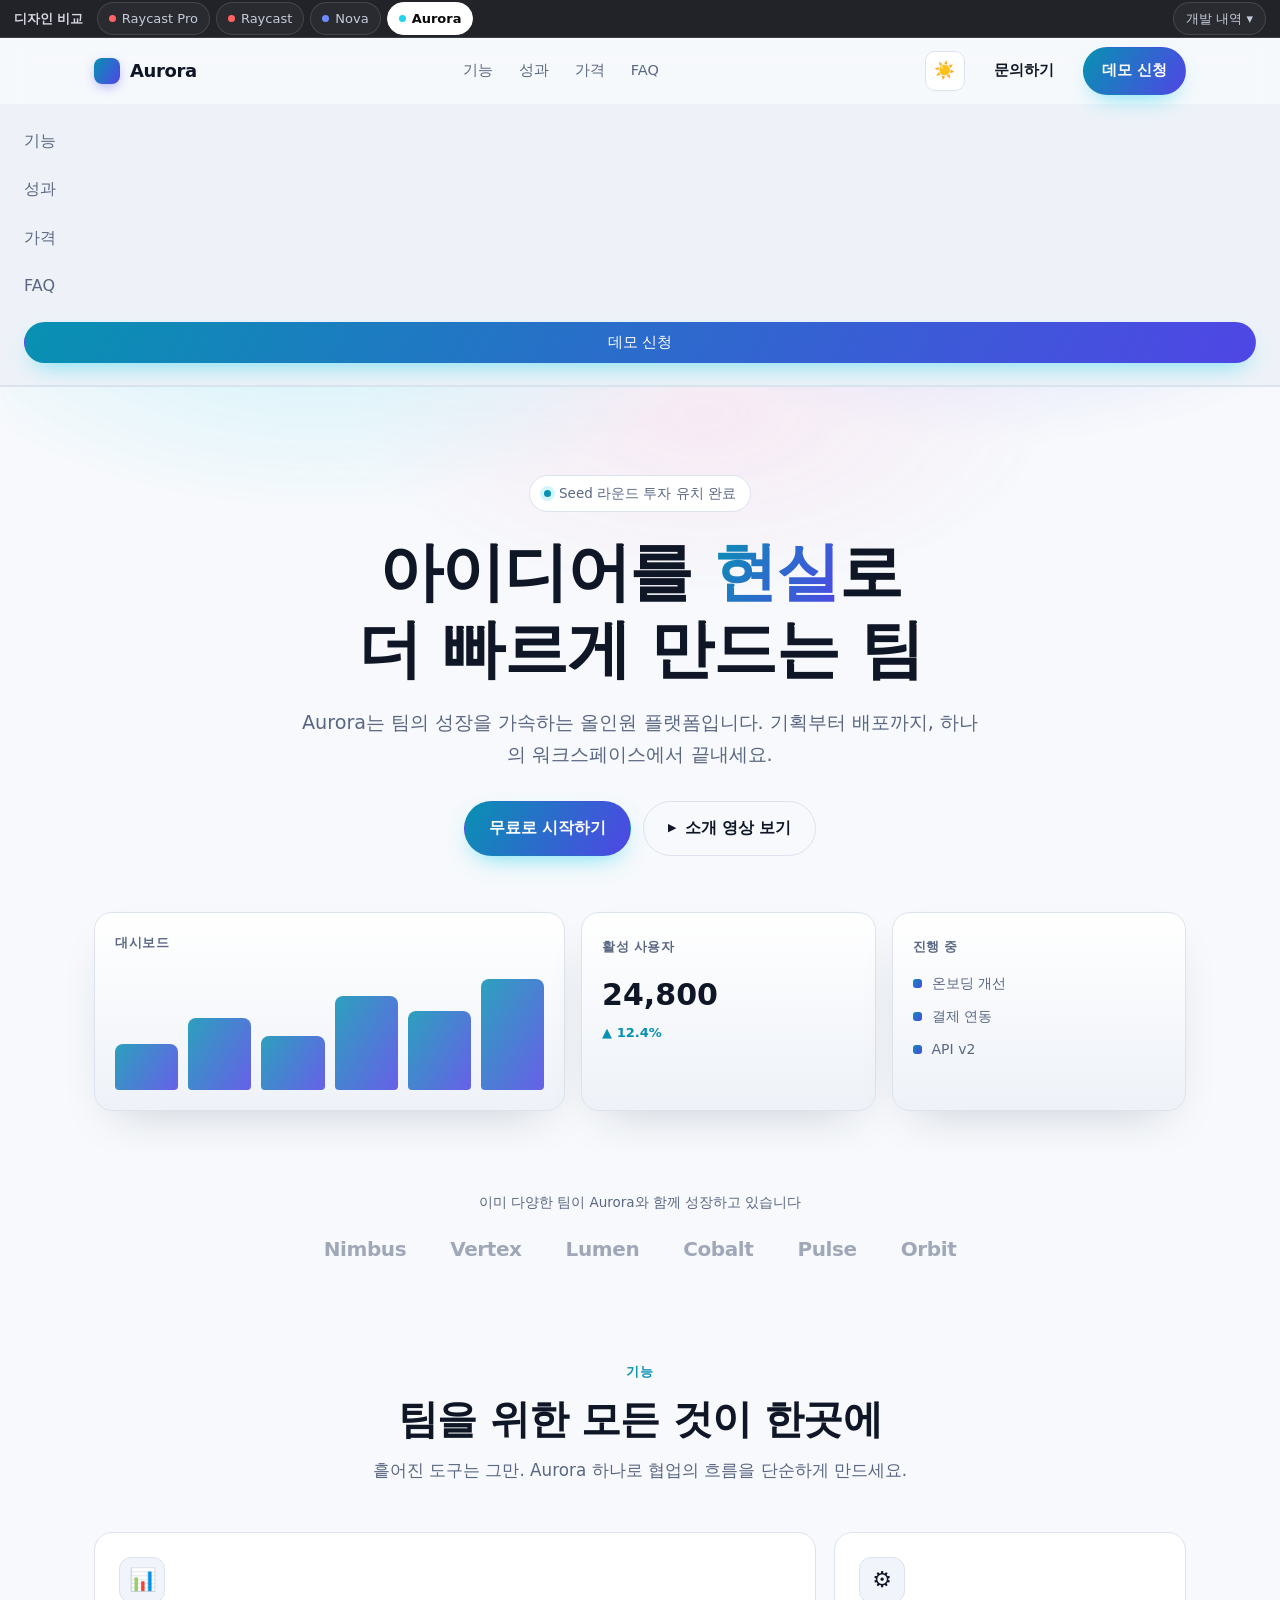
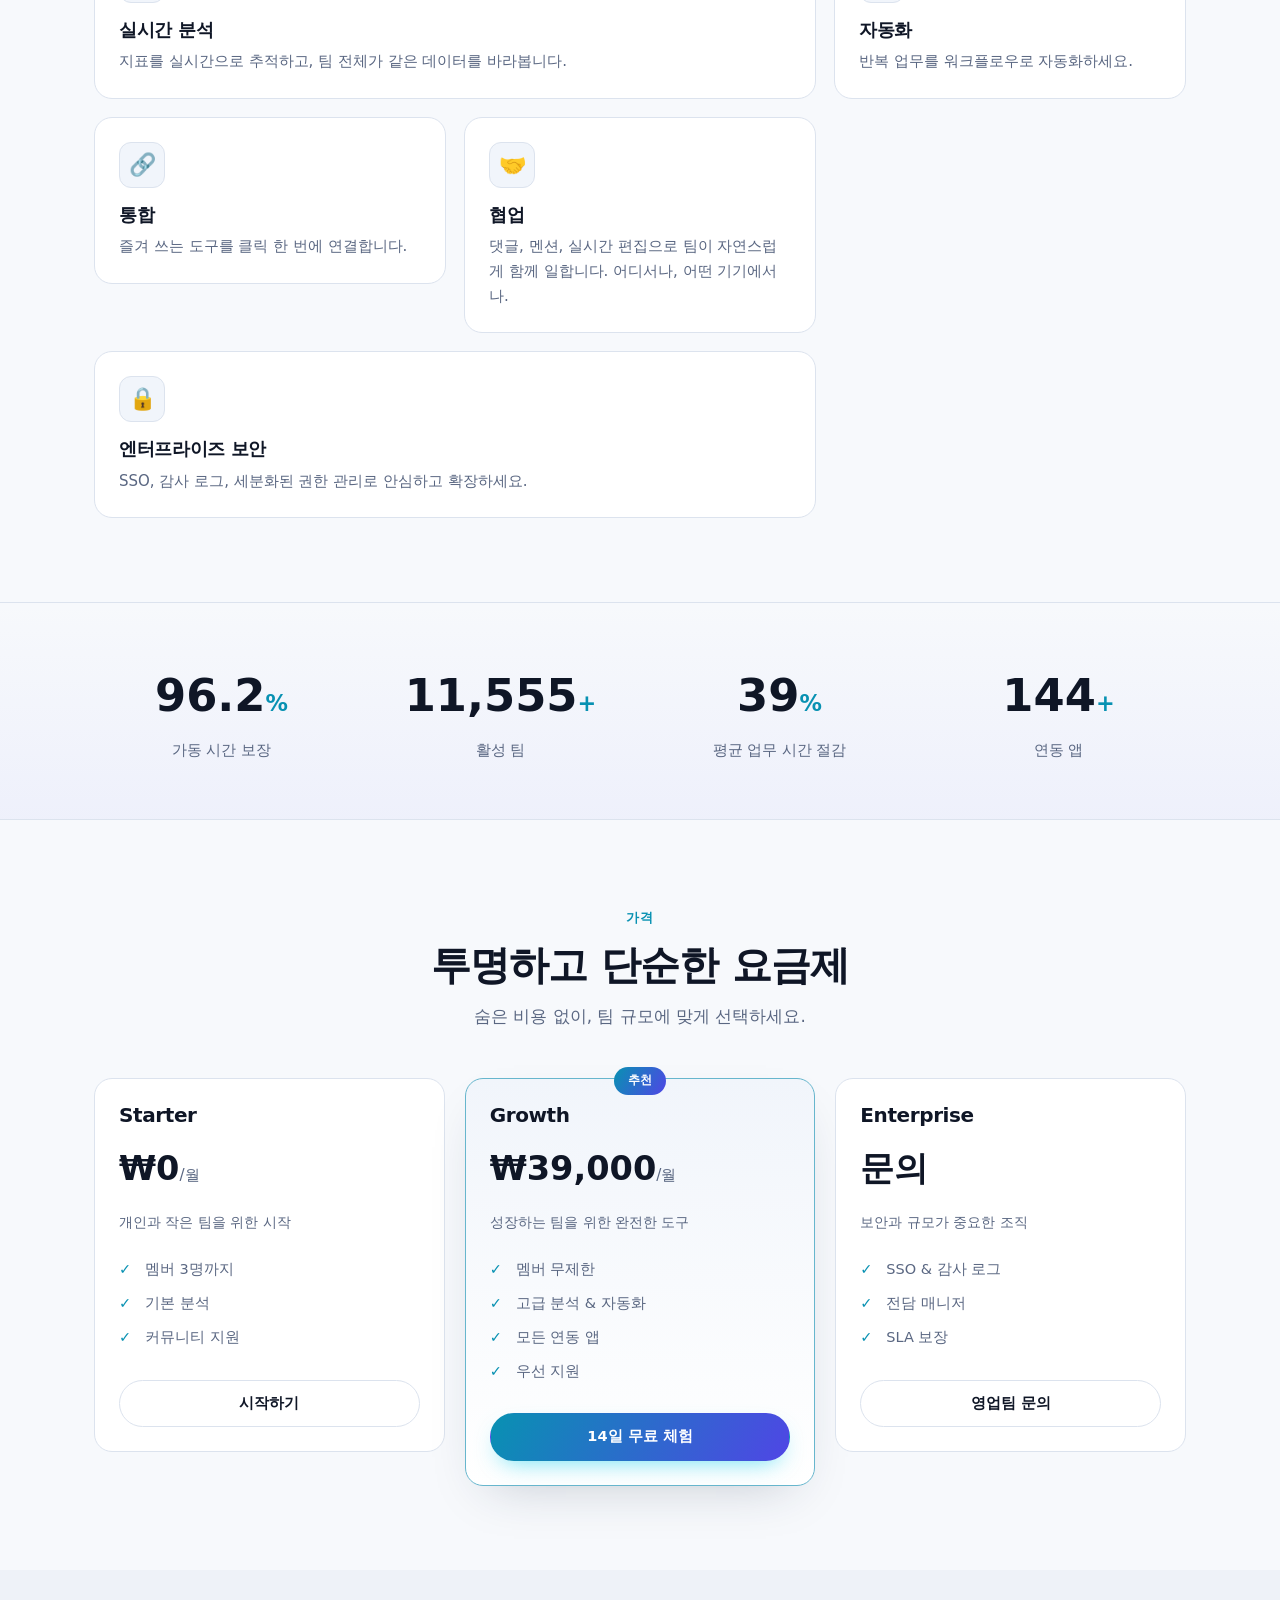
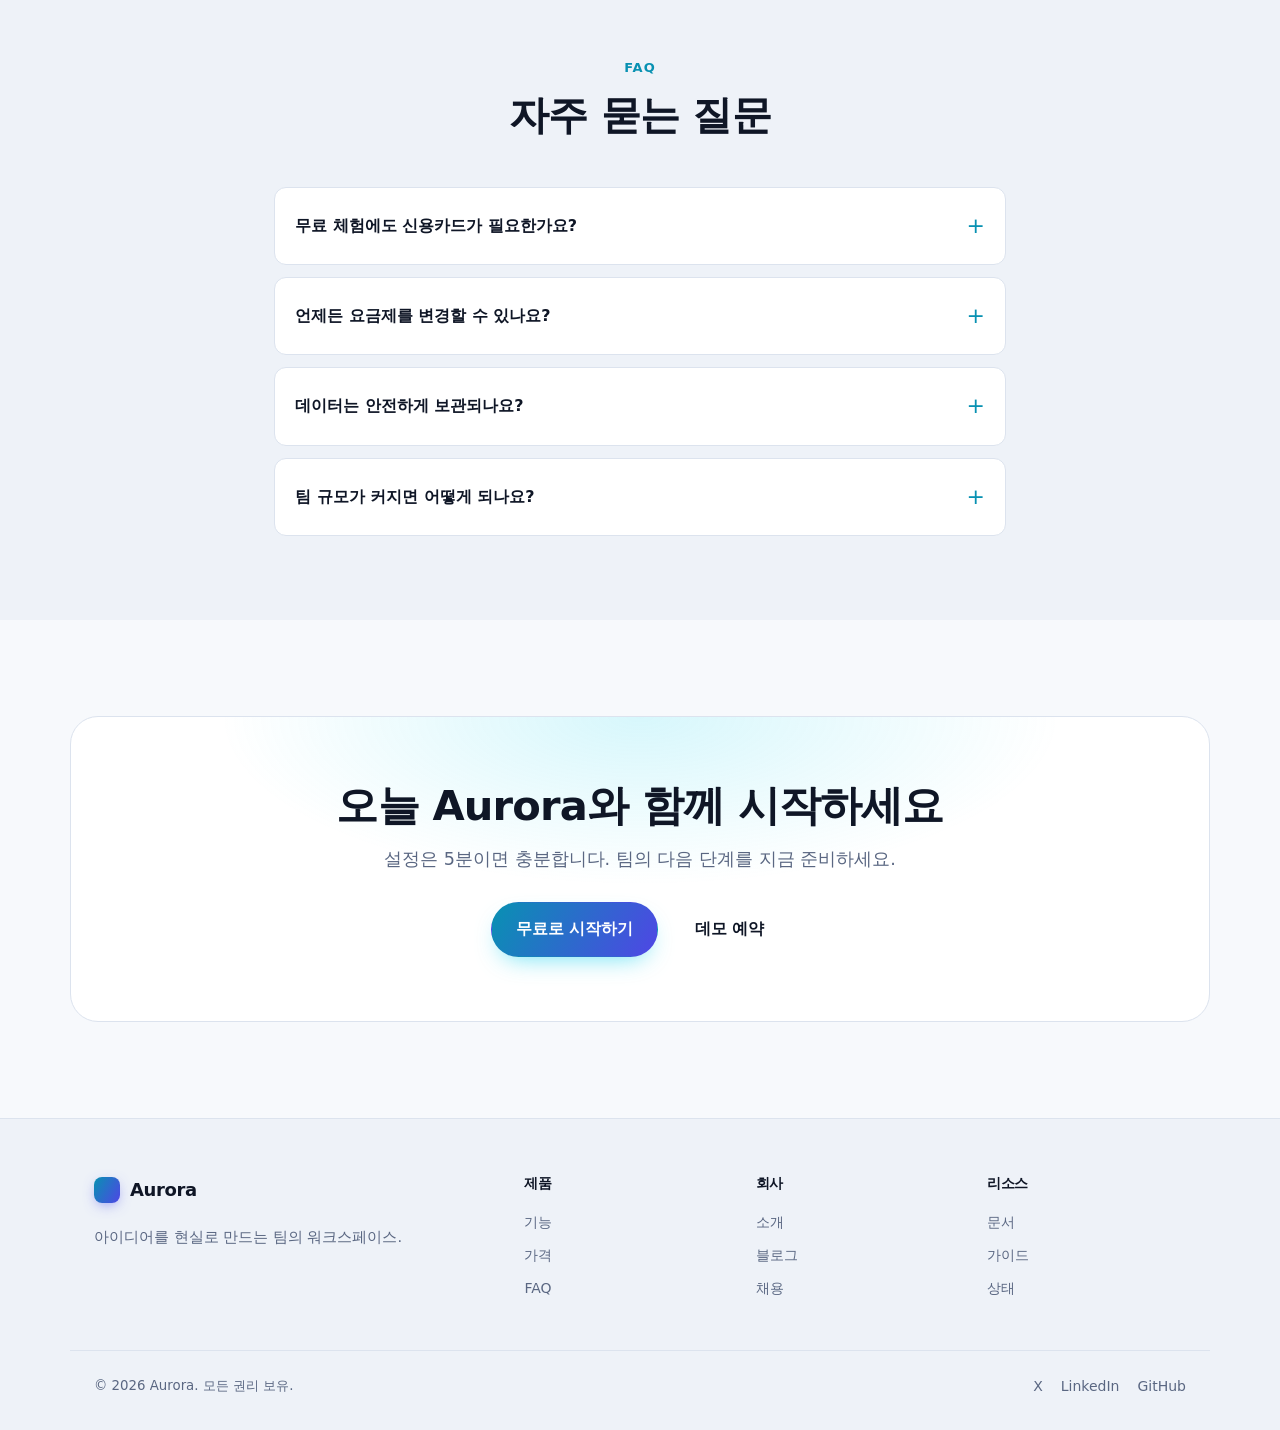
==== commit 597805a6: "Add Raycast Pro full clone, tilted rays, and version compare bar - raycast-pro/: fuller reproduction" ====
--- a/aurora/index.html
+++ b/aurora/index.html
@@ -310,6 +310,7 @@
     </div>
   </footer>
 
+  <script src="../compare-bar.js"></script>
   <script src="script.js"></script>
 </body>
 </html>
